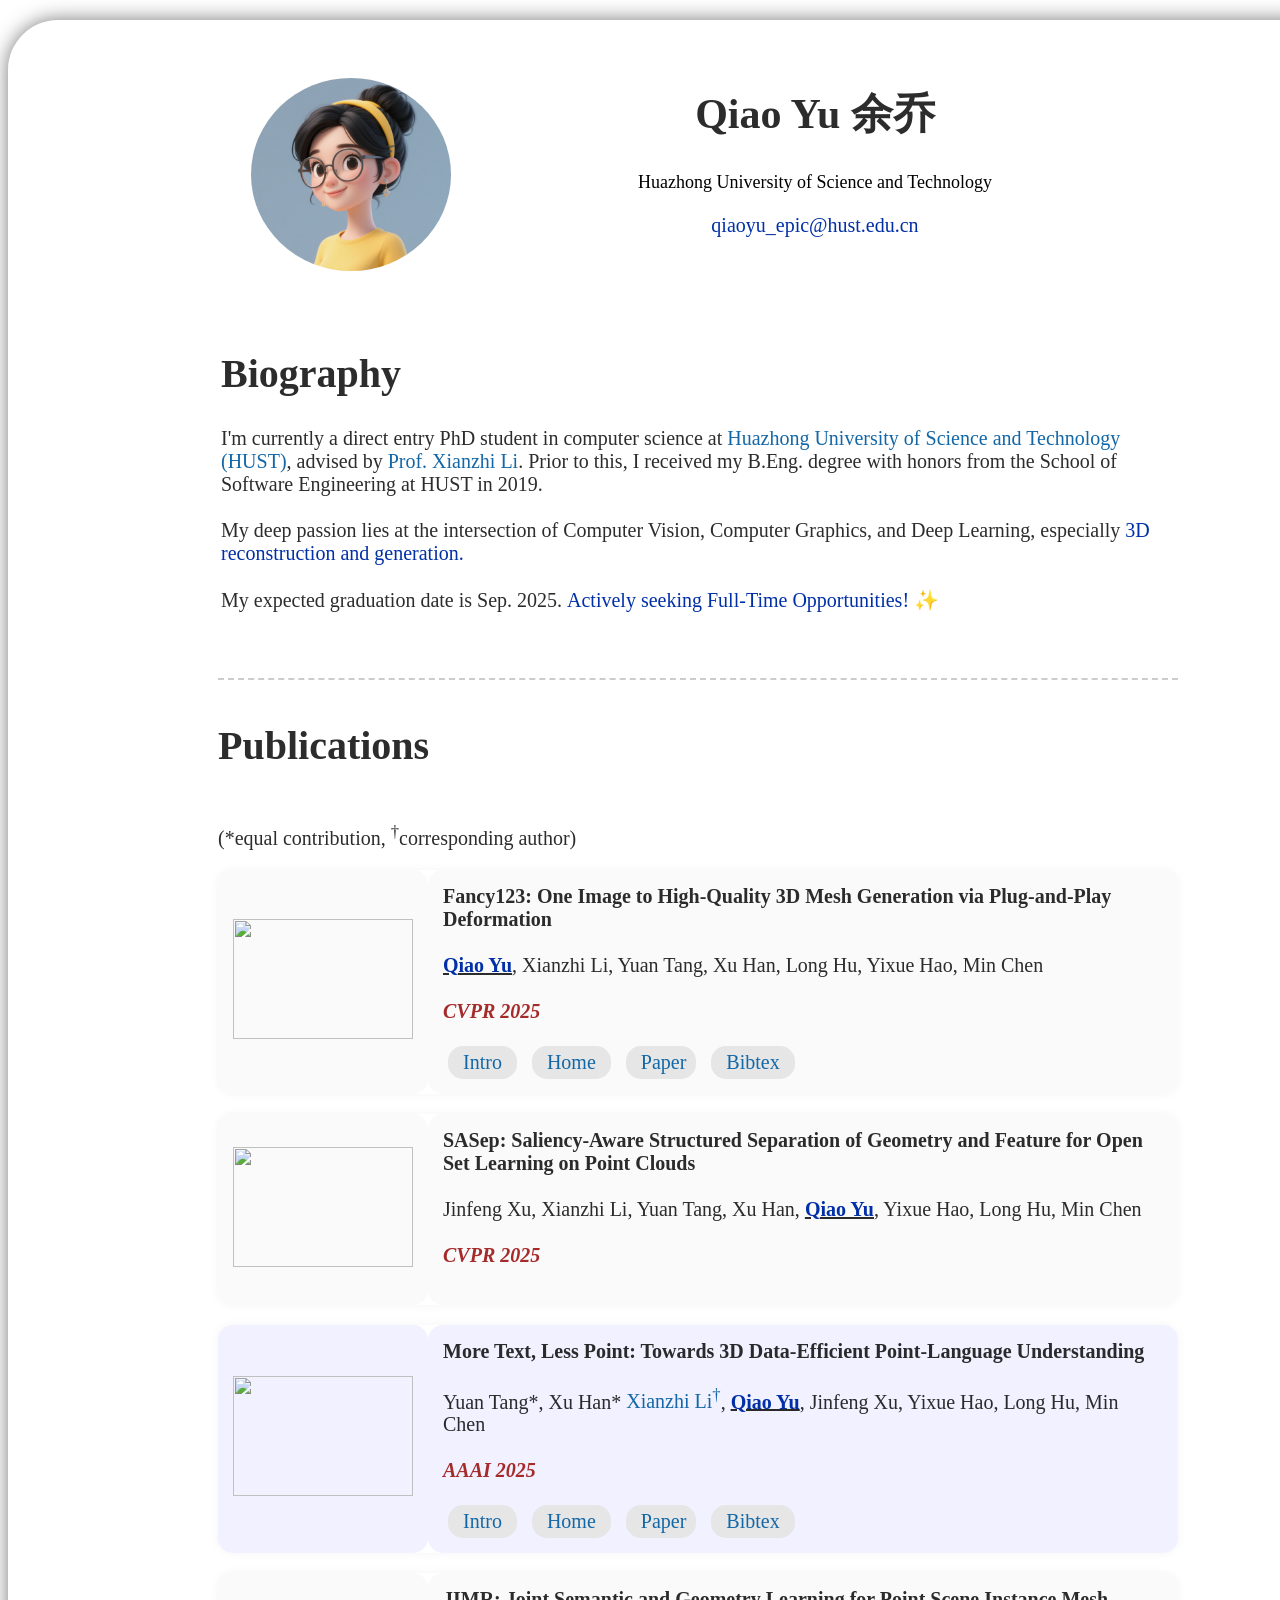
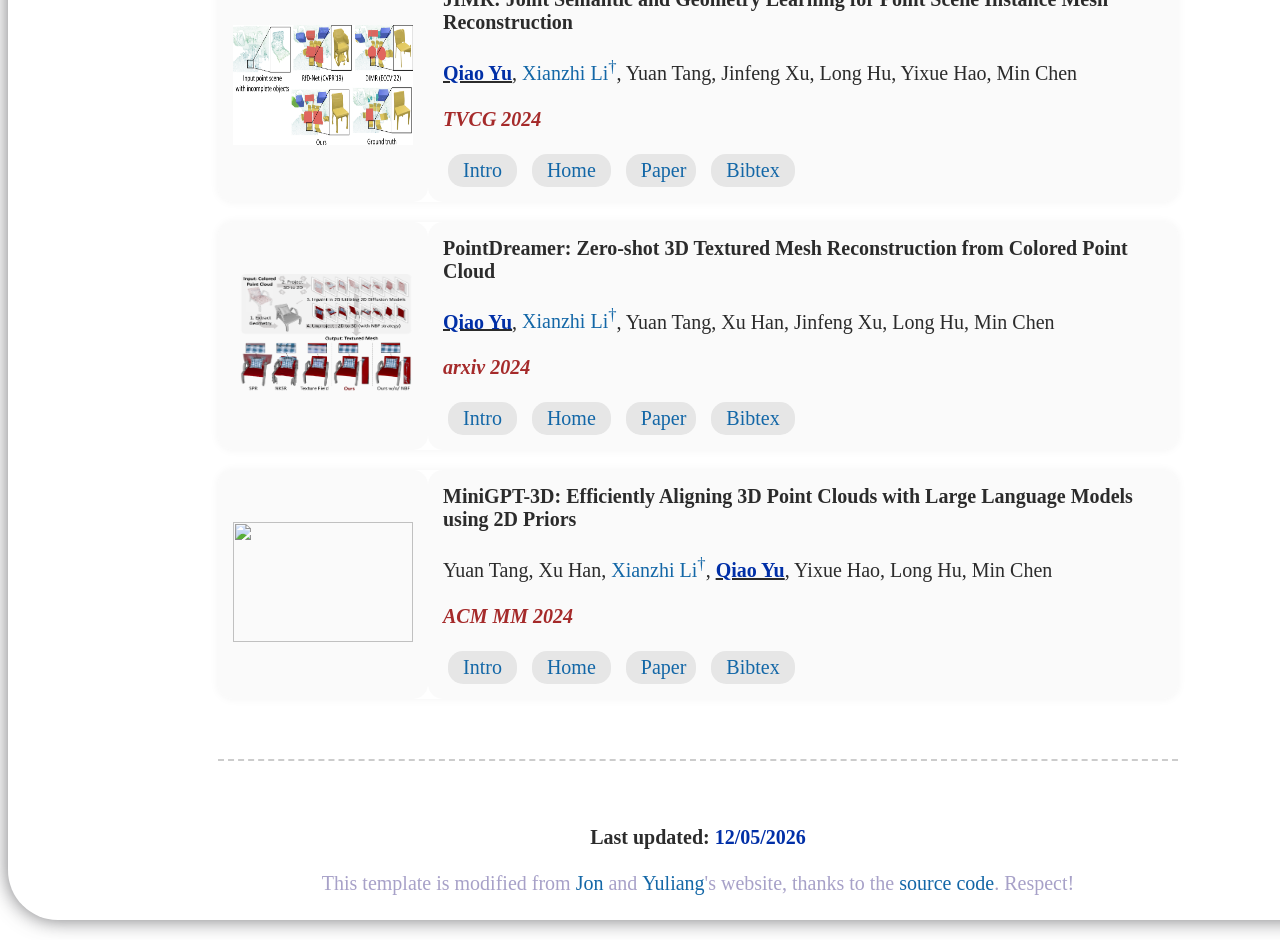
==== index.html @ dac46481 "YuQiao first commit" ====
<!DOCTYPE html>
<html>
  <head>
    <meta http-equiv="content-type" content="text/html; charset=utf-8" />
    <title>Qiao Yu</title>

    <meta name="author" content="Qiao Yu" />

    <!-- <link rel="icon" href="./about/bitbug_favicon.ico" type="image/x-icon" /> -->
    <link rel="icon" href="./about/YuQiao_cartoon.png" type="image/x-icon" />

    <link href="./css/style.css" rel="stylesheet" media="all" type="text/css" />

    <link
      rel="stylesheet"
      href="https://cdn.jsdelivr.net/gh/jpswalsh/academicons/css/academicons.min.css"
    />

    <script
      type="text/javascript"
      src="https://code.jquery.com/jquery-2.2.0.min.js"
    ></script>

    <script
      src="https://kit.fontawesome.com/57fb8d417e.js"
      crossorigin="anonymous"
    ></script>

    <script type="text/javascript">
      window.onload = choosePic;
      var myPix = new Array("./about/YuQiao.jpg");
      function choosePic() {
        var randomNum = Math.floor(Math.random() * myPix.length);
        document.getElementById("myPicture").src = myPix[randomNum];
      }
      function lastUpdate() {
        var x = document.lastModified.substr(0, 10);
        document.getElementById("demo").innerHTML = x;
      }
    </script>
    <script type="text/javascript" src="./js/hidebib.js"></script>
    <script type="text/javascript" src="./js/loadtxt.js"></script>
  </head>

  <body onload="lastUpdate()">
    <div class="content">
      <div id="container">
        <table>
          <tbody>
            <tr>
              <td>
                <img
                  id="myPicture"
                  src="./about/YuQiao_cartoon.png"
                  style="
                    float: left;
                    margin-top: 30px;
                    margin-left: 30px;
                    /* margin-right: 10px; */
                    border-radius: 100%;
                  "
                  width="200px"
                />
              </td>
              <td>
                <div id="DocInfo">
                  <div id="intro">
                    <h1 style="font-size: 42px">Qiao Yu      余乔</h1>
                    <!-- <a style="color: black"
                      >You can call me "Han".</a
                    ><br /> -->
                    <!-- <br /> -->
                    <!-- <br /> -->
                    <!-- <a target='_blank'
                        href='https://goo.gl/maps/vfTQ6Gbbg3gNvzTZ8'
                        title='Location'>
                        <font size="5"><i class='fas
                            fa-map-marker-alt'></i></font>
                      </a> -->
                    <a style="color: black" href="http://english.hust.edu.cn/"
                      >Huazhong University of Science and Technology</a
                    ><br />
                    <br />
                    <!-- <a href="mailto: xxx@xxx.edu"> -->
                      <span
                        class="fa fa-envelope"
                        style="color: rgb(0, 47, 167); font-size: 20px"
                      >
                        <span style="font-family: Ubuntu"
                          >qiaoyu_epic@hust.edu.cn</span
                        >
                        <!-- <span
                          class="fa fa-at"
                          style="color: rgb(17, 0, 128); font-size: 20px"
                          ><span style="font-family: Optima Bold">
                            gmail.com</span
                          ></span
                        > -->
                      </span></a
                    >
                    <br /><br />
                  </div>
                  <!-- <br /> -->
                  <ul class="icon-list">
                    <a
                      style="color: rgb(0, 47, 167)"
                      href="./about/YuQiao_CV_ZH.pdf"
                    >
                      <span class="ai ai-cv fa-xl"></span>
                    </a>


                    <a
                      style="color: rgb(33, 111, 206)"
                      href="https://scholar.google.com/citations?user=mqpfha4AAAAJ&hl=en"
                    >
                      <span class="ai ai-google-scholar fa-xl"></span>
                    </a>

                    <a style="color: black" href="https://github.com/YuQiao0303">
                      <span class="fa-brands fa-github fa-xl"></span>
                    </a>

                    <!-- <a style="color: black" href="https://huggingface.co/">
                      <img
                        id="huggingface"
                        src="./about/huggingface.svg"
                        width="25px"
                      />
                    </a> -->

                    <!-- <a
                      style="color: black"
                      href="https://www.researchgate.net/profile/Yuliang-Xiu"
                    >
                      <span class="ai ai-researchgate fa-xl"></span>
                    </a> -->

                    <!-- <a style="color: black" href="https://dblp.org/">
                      <span class="ai ai-dblp fa-xl"></span>
                    </a> -->

                    <!-- <span style="color: gray; font-weight: normal">|</span> -->
                    <!-- <a
                      style="color: black"
                      href="https://www.linkedin.com/in/yuliangxiu"
                    >
                      <span class="fa fa-linkedin fa-xl"></span>
                    </a> -->

                    <!-- <a
                      style="color: rgb(22, 106, 202)"
                      href="https://twitter.com/"
                    >
                      <span class="fa-brands fa-twitter fa-xl"></span>
                    </a> -->

                    <!-- <a
                      style="color: black"
                      href="https://www.facebook.com/xiuyuliang1993"
                    >
                      <span class="fa fa-facebook fa-xl"></span>
                    </a> -->

                    <!-- <a
                      style="color: rgb(26, 109, 197)"
                      href="https://www.zhihu.com/people/"
                    >
                      <span class="fa-brands fa-zhihu fa-xl"></span>
                    </a> -->

                    <!-- <a
                      style="color: rgb(255, 0, 0)"
                      href="https://www.youtube.com/channel/"
                    >
                      <span class="fa-brands fa-youtube fa-xl"></span>
                    </a>

                    <a
                      style="color: rgb(244, 142, 159)"
                      href="https://space.bilibili.com/"
                    >
                      <span class="fa-brands fa-bilibili fa-xl"></span>
                    </a> -->
                  </ul>

                  <br />
                </div>
                <br />
              </td>
              <!-- <td>
                <img
                  id="myPicture"
                  src="./about/pic.jpg"
                  style="
                    float: right;
                    margin-top: 60px;
                    margin-left: 30px;
                    /* margin-right: 10px; */
                    border-radius: 100%;
                  "
                  width="200px"
                />
              </td> -->
            </tr>
          </tbody>
        </table>
        <table>
          <tr>
            <td>
              <br /><br />
              <h1>Biography</h1>
 
              <!--<h2>Who Am I?</h2>-->

              I'm currently a direct entry PhD student in computer science at
              <a href="http://english.hust.edu.cn/"
                >Huazhong University of Science and Technology (HUST)</a
              >, advised by
              <a href="https://nini-lxz.github.io/">Prof. Xianzhi Li</a>. 
              
              Prior to
              this, I received my B.Eng. degree with honors from the School of Software Engineering at HUST in 2019.
              
              <br />
              <br />
              <!-- <h2>What do I research?</h2> -->
              My deep passion lies at the intersection of Computer Vision,
              Computer Graphics, and Deep Learning, especially <a style="color: rgb(0, 47, 167)">3D reconstruction and generation.</a>
              <br />
              <br />
              My expected graduation date is Sep. 2025. <a style="color: rgb(0, 47, 167)">Actively seeking Full-Time Opportunities! ✨</a> 
              <!-- (or <a style="color: rgb(0, 47, 167)">AIGC</a> for short). -->
              <!-- Also, I'm interested in AI4X, especially generative models for biology (drug discovery) and architecture (autodesign). -->
              <!-- More specifically, my areas of focus include:
              <ul> -->
                <!-- <li>AIGC</li> -->
                <!-- <li>Representation Learning</li>
                <li>Generative Visual Computing</li> -->
                <!-- <li>Creative AI</li> -->
                <!-- <li>Generative Models</li> -->
                <!-- <li>Computer Vision & Graphics</li> -->
                <!-- <li>Computer Graphics</li> -->
                <!-- <li>Deep Learning</li> -->
                <!-- <li>Generative Model</li> -->
              <!-- </ul> -->

              <!-- <a style="color: rgb(0, 47, 167)">Always open to collaborations in the related fields! Actively seeking opportunities for research intern, visiting/RA. And, yes, PhD positions (2026 Fall)! </a> -->

              <!-- <h2>Where's my wonderland?</h2> -->
              <!-- My aspiration is to use the power of Computer Vision (2D->3D +), Computer
              Graphics (3D->2D +), and Deep Learning (Magic =) to build a vivid and
              immersive science-fiction world that captures the imagination (Wonderland!). -->
              <!-- My aspiration is to design principled models to perceive the world and craft stunning visuals—from 
              controllable digital art to cinematic aesthetics that balance imagination with 
              elegance, or sci-fi worlds so vivid they hijack your dreams. -->
              <br /><br />
            </td>
          </tr>
        </table>

        <!-- <strong style="color: red"
          >I am seeking for Ph.D. to start in Fall 2026. Contact me if you have any leads!

            </a
        ></strong> -->

        <!-- <a href="https://www.youtube.com/channel/UCicL0Co86tGbzoV2heWiEaA"
          ><img
            src="https://img.shields.io/youtube/channel/views/UCicL0Co86tGbzoV2heWiEaA?logo=youtube&labelColor=ce4630&style=flat-plastic"
        /></a> -->
        <!-- <br /><br /> -->

        <hr class="section-divider">

        <!-- <h1>News</h1>
        [02/2025] Three papers (3/3) got accepted by <strong>CVPR 2025</strong>!<br /> 
        [01/2025] Honored to be awarded the BYD Scholarship (the only one in Dept. of CS) !<br />
        [10/2024] <a href="https://github.com/TangYuan96/GreenPLM">GreenPLM</a> got accepted by <strong>AAAI 2025</strong>!<br />
        [07/2024] <a href="https://github.com/xhanxu/Mamba3D">Mamba3D</a> and <a href="https://github.com/tangyuan96/minigpt-3d">MiniGPT-3D</a> got accepted by <strong>ACM MM 2024</strong>!<br />
        [04/2024] Honored to be awarded the Tencent Scholarship!<br />
        [12/2023] <a href="https://ojs.aaai.org/index.php/AAAI/article/view/28238">patchDPCC</a> got accepted by <strong>AAAI 2024</strong>!<br />
        [11/2023] Honored to be awarded the First Prize Scholarship in HUST!<br />
        [07/2023] Starting my new journey at HUST!<br />
        [07/2023] Honored to recieve the Outstanding Graduation Thesis Award!<br />

        <a href="javascript:toggleblock(&#39;old_news&#39;)"
          >---- show more ----</a
        >
        <div id="old_news" style="display: none">
          [06/2023] Glad to recieve the Bachelor Honours Degree (1/52)!<br />
          [06/2023] Awarded as an Outstanding Graduate of Shandong University!<br />
          [10/2022] Honored to be awarded the National Scholarship (Top 0.2% nationwide)!<br />
          [10/2022] Awarded the Huawei Scholarship and Huawei-MOE 
            (Ministry of Education) "Future Star" Award for two consecutive years (2021, 2022)!<br />
          
        </div>
        <br /><br />

        <hr class="section-divider"> -->

        <h1 id="citation">Publications</h1>

        <!-- I am dedicated to generating a 3D digital world, my favorite papers are
        <span style="background-color: lightgoldenrodyellow">highlighted</span>.  -->
        <!-- I'm dedicated to understanding and generating immersive 3D digital worlds!  -->
        <br />(*equal contribution, <sup>&dagger;</sup>corresponding author)<br />

        <!-- <br /> -->
        <table class="pub_table">

          

      

          <tr id="yu2025fancy123">
            <td class="pub_td1">
              <img src="./about/Fancy123.png" />
            </td>
            <td class="pub_td2">
              <b
                >Fancy123: One Image to High-Quality 3D Mesh Generation via Plug-and-Play Deformation
                &nbsp;</b
              >

              <br /><br />
              <u><strong style="color: rgb(0, 47, 167)">Qiao Yu</strong></u>, 
              Xianzhi Li,
              Yuan Tang,
              
              Xu Han,
              Long Hu,
              Yixue Hao,
              Min Chen
              <br /><br />
              <i>
                <strong
                  style="color: brown"
                  >CVPR 2025</strong
                ></i
              ><br /><br />

              <a
                shape="rect"
                href="javascript:toggleabs(&#39;yu2025fancy123&#39;)"
                class="toggleabs box"
                ><i class="fas fa-angle-double-down" aria-hidden="true"
                  >&nbsp;</i
                >Intro&nbsp;</a
              >
              <a class="box" href="https://github.com/YuQiao0303/Fancy123"
                ><i class="fas fa-home" aria-hidden="true">&nbsp;</i
                >Home&nbsp;</a
              >
              <a class="box" href="https://arxiv.org/abs/2411.16185"
                ><i class="fa fa-file-lines" aria-hidden="true">&nbsp;</i>Paper
              </a>

              <a
                shape="rect"
                href="javascript:togglebib(&#39;yu2025fancy123&#39;)"
                class="togglebib box"
                ><i class="fas fa-quote-left" aria-hidden="true">&nbsp;</i
                >Bibtex&nbsp;</a
              >
              <pre id="fancy123bib" xml:space="preserve" style="display: none"></pre>
              <span id="fancy123abs" style="display: none"; margin-top: 10px></span>
            </td>
          </tr>

          <tr id="xu2025sasep">
            <td class="pub_td1">
              <img src="./about/SASep.png" />
            </td>
            <td class="pub_td2">
              <b
                >	
                SASep: Saliency-Aware Structured Separation of Geometry and Feature for Open Set Learning on Point Clouds
                &nbsp;</b
              >

              <br /><br />
              Jinfeng Xu,
              Xianzhi Li,
              Yuan Tang,
              Xu Han,
              <u><strong style="color: rgb(0, 47, 167)">Qiao Yu</strong></u>,
              Yixue Hao,
              Long Hu,
              Min Chen
              <br /><br />
              <i>
                <strong
                  style="color: brown"
                  >CVPR 2025</strong
                ></i
              ><br /><br />

              <!-- <a
                shape="rect"
                href="javascript:toggleabs(&#39;xu2025sasep&#39;)"
                class="toggleabs box"
                ><i class="fas fa-angle-double-down" aria-hidden="true"
                  >&nbsp;</i
                >Intro&nbsp;</a
              >
              <a class="box" href="https://github.com/xhanxu/Mamba3D"
                ><i class="fas fa-home" aria-hidden="true">&nbsp;</i
                >Home&nbsp;</a
              >
              <a class="box" href="https://arxiv.org/abs/2404.14966"
                ><i class="fa fa-file-lines" aria-hidden="true">&nbsp;</i>Paper
              </a>

              <a
                shape="rect"
                href="javascript:togglebib(&#39;xu2025sasep&#39;)"
                class="togglebib box"
                ><i class="fas fa-quote-left" aria-hidden="true">&nbsp;</i
                >Bibtex&nbsp;</a
              >
              <pre id="sasepbib" xml:space="preserve" style="display: none"></pre>
              <span id="sasepabs" style="display: none"; margin-top: 10px></span> -->
            </td>
          </tr>

          <tr id="tang2024greenplm" class="focus">
            <td class="pub_td1">
              <img src="./about/GreenPLM_teaser.png" />
            </td>
            <td class="pub_td2">
              <b
                >More Text, Less Point: Towards 3D Data-Efficient Point-Language Understanding
                &nbsp;</b
              >

              <br /><br />
              Yuan Tang*,
              Xu Han*
              <a href="https://nini-lxz.github.io/">Xianzhi Li<sup>&dagger;</sup></a>,
              <u><strong style="color: rgb(0, 47, 167)">Qiao Yu</strong></u>, 
              Jinfeng Xu,
              Yixue Hao,
              Long Hu,
              Min Chen
              <br /><br />
              <i>
                <strong
                  style="color: brown"
                  >AAAI 2025</strong
                ></i
              ><br /><br />

              <a
                shape="rect"
                href="javascript:toggleabs(&#39;tang2024greenplm&#39;)"
                class="toggleabs box"
                ><i class="fas fa-angle-double-down" aria-hidden="true"
                  >&nbsp;</i
                >Intro&nbsp;</a
              >
              <a class="box" href="https://github.com/TangYuan96/GreenPLM"
                ><i class="fas fa-home" aria-hidden="true">&nbsp;</i
                >Home&nbsp;</a
              >
              <a class="box" href="https://arxiv.org/abs/2408.15966"
                ><i class="fa fa-file-lines" aria-hidden="true">&nbsp;</i>Paper
              </a>

              <a
                shape="rect"
                href="javascript:togglebib(&#39;tang2024greenplm&#39;)"
                class="togglebib box"
                ><i class="fas fa-quote-left" aria-hidden="true">&nbsp;</i
                >Bibtex&nbsp;</a
              >
              <pre id="greenplmbib" xml:space="preserve" style="display: none"></pre>
              <span id="greenplmabs" style="display: none"; margin-top: 10px></span>
            </td>
          </tr>
          

          <tr id="yu2024JIMR">
            <td class="pub_td1">
              <img src="./about/JIMR_teaser.png" />
            </td>
            <td class="pub_td2">
              <b
                >JIMR: Joint Semantic and Geometry Learning for Point Scene Instance Mesh Reconstruction
                &nbsp;</b
              >

              <br /><br />
              <u><strong style="color: rgb(0, 47, 167)">Qiao Yu</strong></u>,
              <a href="https://nini-lxz.github.io/">Xianzhi Li<sup>&dagger;</sup></a>,
              Yuan Tang,
              Jinfeng Xu, 
              
              Long Hu,
              Yixue Hao,
              
              Min Chen
              <br /><br />
              <i>
                <strong
                  style="color: brown"
                  >TVCG 2024</strong
                ></i
              ><br /><br />

              <a
                shape="rect"
                href="javascript:toggleabs(&#39;yu2024JIMR&#39;)"
                class="toggleabs box"
                ><i class="fas fa-angle-double-down" aria-hidden="true"
                  >&nbsp;</i
                >Intro&nbsp;</a
              >
              <a class="box" href="https://github.com/YuQiao0303/JIMR"
                ><i class="fas fa-home" aria-hidden="true">&nbsp;</i
                >Home&nbsp;</a
              >
              <a class="box" href="https://ieeexplore.ieee.org/document/10526474"
                ><i class="fa fa-file-lines" aria-hidden="true">&nbsp;</i>Paper
              </a>

              <a
                shape="rect"
                href="javascript:togglebib(&#39;yu2024JIMR&#39;)"
                class="togglebib box"
                ><i class="fas fa-quote-left" aria-hidden="true">&nbsp;</i
                >Bibtex&nbsp;</a
              >
              <pre id="jimrbib" xml:space="preserve" style="display: none"></pre>
              <span id="jimrabs" style="display: none"; margin-top: 10px></span>
            </td>
          </tr>


          <tr id="yu2024PointDreamer">
            <td class="pub_td1">
              <img src="./about/PointDreamer_teaser.png" />
            </td>
            <td class="pub_td2">
              <b
                >PointDreamer: Zero-shot 3D Textured Mesh Reconstruction from Colored Point Cloud
                &nbsp;</b
              >

              <br /><br />
              <u><strong style="color: rgb(0, 47, 167)">Qiao Yu</strong></u>,
              <a href="https://nini-lxz.github.io/">Xianzhi Li<sup>&dagger;</sup></a>,
              Yuan Tang,
              Xu Han,
              Jinfeng Xu, 
              Long Hu,
              Min Chen
              <br /><br />
              <i>
                <strong
                  style="color: brown"
                  >arxiv 2024</strong
                ></i
              ><br /><br />

              <a
                shape="rect"
                href="javascript:toggleabs(&#39;yu2024PointDreamer&#39;)"
                class="toggleabs box"
                ><i class="fas fa-angle-double-down" aria-hidden="true"
                  >&nbsp;</i
                >Intro&nbsp;</a
              >
              <a class="box" href="https://github.com/YuQiao0303/PointDreamer"
                ><i class="fas fa-home" aria-hidden="true">&nbsp;</i
                >Home&nbsp;</a
              >
              <a class="box" href="https://arxiv.org/abs/2406.15811"
                ><i class="fa fa-file-lines" aria-hidden="true">&nbsp;</i>Paper
              </a>

              <a
                shape="rect"
                href="javascript:togglebib(&#39;yu2024PointDreamer&#39;)"
                class="togglebib box"
                ><i class="fas fa-quote-left" aria-hidden="true">&nbsp;</i
                >Bibtex&nbsp;</a
              >
              <pre id="pointdreamerbib" xml:space="preserve" style="display: none"></pre>
              <span id="pointdreamerabs" style="display: none"; margin-top: 10px></span>
            </td>
          </tr>


          <!-- <tr id="tang2024minigpt3d" class="focus"> -->
          <tr id="tang2024minigpt3d">
            <td class="pub_td1">
              <img src="./about/MiniGPT-3D_teaser.png" />
            </td>
            <td class="pub_td2">
              <b
                >MiniGPT-3D: Efficiently Aligning 3D Point Clouds with Large Language Models using 2D Priors
                &nbsp;</b
              >

              <br /><br />
              Yuan Tang,
              Xu Han, 
              <a href="https://nini-lxz.github.io/">Xianzhi Li<sup>&dagger;</sup></a>,
              <u><strong style="color: rgb(0, 47, 167)">Qiao Yu</strong></u>,
              Yixue Hao,
              Long Hu,
              Min Chen
              <br /><br />
              <i>
                <strong
                  style="color: brown"
                  >ACM MM 2024</strong
                ></i
              ><br /><br />

              <a
                shape="rect"
                href="javascript:toggleabs(&#39;tang2024minigpt3d&#39;)"
                class="toggleabs box"
                ><i class="fas fa-angle-double-down" aria-hidden="true"
                  >&nbsp;</i
                >Intro&nbsp;</a
              >
              <a class="box" href="https://github.com/tangyuan96/minigpt-3d"
                ><i class="fas fa-home" aria-hidden="true">&nbsp;</i
                >Home&nbsp;</a
              >
              <a class="box" href="https://arxiv.org/abs/2405.01413"
                ><i class="fa fa-file-lines" aria-hidden="true">&nbsp;</i>Paper
              </a>

              <a
                shape="rect"
                href="javascript:togglebib(&#39;tang2024minigpt3d&#39;)"
                class="togglebib box"
                ><i class="fas fa-quote-left" aria-hidden="true">&nbsp;</i
                >Bibtex&nbsp;</a
              >
              <pre id="minigpt3dbib" xml:space="preserve" style="display: none"></pre>
              <span id="minigpt3dabs" style="display: none"; margin-top: 10px></span>
            </td>
          </tr>

         
          
        </table>

        <hr class="section-divider">

        <!-- <h1>Academic Service</h1>
        <ul> -->
          <!-- <li>
            <strong>Computer Graphics (CG)</strong>: SIGGRAPH, SIGGRAPH Asia
          </li> -->
          <!-- <li>
            <strong>Computer Vision (CV)</strong>: MM -->
            <!-- CVPR, ECCV, ICCV, NeurIPS, T-PAMI -->
          <!-- </li>
        </ul>

        <hr class="section-divider"> -->
<!-- 
        <h1>Honors & Awards</h1>
        <ul>
          <li>
            [03/2025]
            Tencent Scholarship, HUST
          </li>
          <li>
            [01/2025]
            BYD Scholarship (the only one in Dept. of CS)
          </li>
          <li>
            [10/2024]
            Research & Innovation Scholarship, HUST
          </li>
          <li>
            [10/2024]
            Xiaomi Scholarship (Nomination), HUST
          </li>
          <li>
            [04/2024]
            Tencent Scholarship, HUST
          </li>
          <li>
            [11/2023]
            First Prize Scholarship, HUST
          </li>
          <li>
            [07/2023] 
            Outstanding Graduation Thesis Award, Shandong University (Top 2% in SDU)
          </li>
          <li>
            [06/2023] 
            Bachelor Honours Degree (1/52)
          </li>
          <li>
            [06/2023]
            Outstanding Graduates, Shandong University
          </li>
          <li>
            [10/2022] <strong>National Scholarship (Highest honor for
            undergraduates, top 0.2% nationwide)</strong>
          </li>
          <li>
            [10/2022]
            Huawei Scholarship and Huawei-MOE "Future Star" Award
          </li>
          <li>
            [11/2021]
            First Prize in Contemporary Undergraduate Mathematical Contest in Modeling (Top 0.6% in 45K teams)
          </li>
          <li>
            [11/2021]
            Huawei Scholarship and Huawei-MOE (Ministry of Education) "Future Star" Award
          </li>
        </ul> -->

        <!-- <h1>Blogs</h1>
        <ul>
          <li>
            [论文详解]CVPR'23 (Highlight) | ECON: 一个数字人，显式隐式各自表述
            <a href="https://zhuanlan.zhihu.com/p/626295986"
              ><i class="fab fa-quora">&nbsp;</i
              ><span class="fa-brands fa-zhihu fa-xl"></span
            ></a>
          </li>


        </ul> -->

        <div align="center">
          <!-- <div style="width: 250px; height: 300px">
            <script
              type="text/javascript"
              src="//rf.revolvermaps.com/0/0/8.js?i=5xar4c67iik&amp;m=7&amp;c=ff0000&amp;cr1=ffffff&amp;f=ubuntu&amp;l=33"
              async="async"
            ></script>
          </div> -->
          <br />
          <strong
            >Last updated: <span style="color: rgb(0, 47, 167)" id="demo"></span
          ></strong>
        </div>

        <div align="center">
          <br />
          <span style="color: rgba(107, 98, 163, 0.596)" id="web"
            >This template is modified from
            <a href="https://jonbarron.info/">Jon</a> and
            <a href="https://xiuyuliang.cn/">Yuliang</a>'s website, 
            thanks to the
            <a href="https://github.com/jonbarron/website">source code</a>. Respect!
          </span>
        </div>
      </div>
    </div>
  </body>
</html>
---- css/style.css ----
@font-face {
    font-family: "Ubuntu";
    font-style: normal;
    font-weight: normal;
    src: local("Ubuntu"), url("font/Gabarito-VariableFont_wght.ttf") format("woff");
  }
  
  @font-face {
    font-family: "Optima Italic";
    font-style: normal;
    font-weight: normal;
    src: local("Optima Italic"), url("font/OptimaLTStd-DemiBoldItalic.woff") format("woff");
  }
  
  @font-face {
    font-family: "Optima Medium";
    font-style: normal;
    font-weight: normal;
    src: local("Optima Medium"), url("font/Gabarito-VariableFont_wght.ttf") format("woff");
  }
  
  @font-face {
    font-family: "Optima Bold";
    font-style: normal;
    font-weight: normal;
    src: local("Optima Bold"), url("font/DMSerifDisplay-Regular.ttf") format("woff");
  }


  body {
    font-family: "Ubuntu";
    color: #000000d3;
    background-color: #ffffff36;
    font-size: 20px;
  }
  
  .content {
    width: 1280px;
    padding: 25px 50px;
    margin: 20px auto;
    background-color: rgba(255, 255, 255, 0.269);
    box-shadow: 0px 0px 20px #525256c9;
    border-radius: 50px;
    /* line-height: 150%; */
  }
  
  table.pub_table {
    table-layout: fixed;
    width: 100%;
    border-spacing: 0px 20px;
  }
  
  table.pub_table tr {
    background-color: rgba(245, 245, 245, 0.5);
    border-radius: 15px;
    box-shadow: 0 0 10px rgba(0, 0, 0, 0.05);
    transition: all 0.3s ease;
  }
  
  table.pub_table tr:hover {
    background-color: rgba(240, 240, 240, 0.8);
    box-shadow: 0 0 15px rgba(0, 0, 0, 0.1);
  }
  
  table.pub_table tr.focus {
    background-color: rgba(238, 238, 255, 0.8);
    border-radius: 15px;
    box-shadow: 0 0 10px rgba(0, 0, 0, 0.05);
    transition: all 0.3s ease;
  }
  
  table.pub_table tr.focus:hover {
    background-color: rgba(230, 230, 255, 0.95);
    box-shadow: 0 0 15px rgba(0, 0, 0, 0.1);
    transform: translateY(-2px);
  }
  
  table.pub_table tr td {
    border-radius: 15px;
    padding: 15px;
  }
  
  table.pub_table tr.focus td {
    border-radius: 15px;
  }

  td.pub_td1 iframe {
    margin-top: 10px;
    margin-left: 40px;
   }
  
  td.pub_td1 {
    height: 120px;
    width: 180px;
    padding: 8px;

  }


  /* td.pub_td1 img {
      max-width: 100%;         
      max-height: 100%;        
      width: auto;             
      height: auto;            
      object-fit: contain;     
      display: block;          
      margin: auto;            
  } */

  .box {
    display: inline-block;
    /* height: 25px; */
    /* width: 70px; */
    margin-left: 5px;
    margin-right: 5px;
    border-radius: 15px;
    /* box-shadow: 0px 0px 2px 2px #DDE8FC; */
    padding: 5px 10px;
    background-color: #e6e6e6;
    /* font-weight: bold; */
    text-align: center;
  }
  
  td.pub_td1 img {
    height: 120px;
    width: 180px;
    /* outline: 1px solid gray; */
  }
  
  td.pub_td1 video {
    height: 120px;
    width: 180px;
    /* outline: 1px solid gray; */
  }
  
  td.pub_td1 marquee img {
    height: 120px;
    width: 400px;
  }
  
  td.pub_td2 {
    padding-top: 5px;
    padding-left: 5px;
    padding-bottom: 5px;
    padding-right: 10px;
    vertical-align: top;
  }
  
  div#container {
    margin-left: auto;
    margin-right: auto;
    width: 960px;
    text-align: left;
    position: relative;
    /* background-color: #f8f7debd; */
  }
  
  div#DocInfo {
    color: #1367a7;
    /*font-weight: lighter;*/
    height: 200px;
    font-size: 18px;
    /* box-shadow: 0px 0px 20px #4d4949; */
  }
  div#intro {
    text-align: center;
    padding-top: 10px;
    /* box-shadow: 0px 0px 20px #4d4949; */
  }
  
  
  div.gallery {
    width: 100%;
    margin-left: auto;
    margin-right: auto;
    margin-top: 20px;
    margin-bottom: 20px;
    /* box-shadow: 0px 0px 20px #4d4949; */
  }
  
  div.gallery > img {
    
    padding: 2px;
    height: 90px;
    width: auto;
    /* box-shadow: 0px 0px 20px #6c5e5e; */
  
  }
  
  div.logo {
    text-align: center;
  }
  
  div.logo > a img {
    padding: 5px;
    margin: 20px;
    height: 60px;
    border-radius: 50%;
  }
  
  div.logo > a img:hover {
    box-shadow: 0px 0px 10px rgba(0, 140, 186, 0.5);
  }
  
  span.fa-stack > a > i.fab:hover, i.fas:hover {
    margin-top: 10px;
  }
  
  h4,
  h3,
  h2,
  h1 {
    font-family: "Optima Bold";
  }
  
  h1 {
    color: #000000d3;
    margin-bottom: 30px;
    position: relative;
  }
  
  h2 {
    color: #000000d3;
    font-size: 130%;
  }
  
  b,
  strong {
    font-family: "Optima Medium";
  }
  
  a {
    font-family: "Optima Medium";
  }
  
  p {
    color: #5b5b5b;
    margin-bottom: 50px;
  }
  
  p.caption {
    color: #9b9b9b;
    text-align: left;
    width: 600px;
  }
  
  p.caption2 {
    color: #9b9b9b;
    text-align: left;
    width: 800px;
  }
  
  #header_img {
    position: absolute;
    top: 0px;
    right: 0px;
  }
  
  a:link,
  a:visited {
    color: #1367a7;
    text-decoration: none;
  }
  
  
  #demo_pic {
    position: relative;
    left: 15px;
    right: 10px;
    height: 150px;
    top: 10px;
  }
  
  #news_pic {
    position: relative;
    margin: 8px;
    height: 60px;
    top: 10px;
    bottom: 10px;
    border-radius: 10px;
    /* border-style: solid;
    border-color: #666666;
    border-width: 1px; */
  }
  
  .fa-stack[data-count]:after {
    position: absolute;
    right: 0%;
    left: 0%;
    top: 110%;
    bottom: -40%;
    content: attr(data-count);
    font-size: 30%;
    padding: 0.6em;
    border-radius: 999px;
    line-height: 0.75em;
    color: white;
    background: rgba(255, 0, 0, 0.8);
    text-align: center;
    min-width: 2em;
    font-family: "Optima Bold";
    font-weight: bold;
  }
  
  @media screen and (min-width: 1200px) {
    #school_logo {
      position: absolute;
      left: 700px;
      height: 90px;
    }
  
    #research_logo {
      position: absolute;
      left: 700px;
      height: 100px;
    }
    #other_logo {
      position: absolute;
      left: 700px;
      height: 100px;
    }
    #square_logo {
      position: absolute;
      left: 650px;
      height: 100px;
    }
  }
  
  @media screen and (max-width: 1200px) {
    #school_logo {
      position: absolute;
      visibility: hidden;
      display: none;
      left: 700px;
      height: 100px;
    }
    #research_logo {
      position: absolute;
      visibility: hidden;
      display: none;
      left: 700px;
      height: 100px;
    }
    #other_logo {
      position: absolute;
      visibility: hidden;
      display: none;
      left: 700px;
      height: 100px;
    }
    #square_logo {
      position: absolute;
      left: 650px;
      height: 100px;
    }
  }
  
  /* ICON LIST */
  ul.icon-list {
    list-style: none;
    display: block;
    text-align: center;
    padding: 0px;
    width: 720px;
    /* box-shadow: 0px 0px 20px #4d4949; */
    /* margin-right: 30px; */
  }
  
  ul.icon-list > a span {
    border-radius: 10%;
    margin-left: 3px;
    margin-right: 3px;
  }
  
  pre {
    font-size: 14px;
    padding: 5px;
    white-space: pre-wrap;       /* Since CSS 2.1 */
    white-space: -moz-pre-wrap;  /* Mozilla, since 1999 */
    white-space: -pre-wrap;      /* Opera 4-6 */
    white-space: -o-pre-wrap;    /* Opera 7 */
    word-wrap: break-word;       /* Internet Explorer 5.5+ */
  }
  
  div.scrollbox {
    height:120px;
    width: 100%;
    margin-left: auto;
    /* border:3px solid #ccc; */
    overflow:auto;
  }
  
  hr {
    border:none;
    border-top:2px dashed rgba(63, 61, 61, 0.344);
    color:#fff;
    background-color:#fff;
    height:2px;
    width:100%;
  }
  
  @keyframes shake {
    0% { transform: translate(1px, 1px) rotate(0deg); }
    10% { transform: translate(-1px, -2px) rotate(-1deg); }
    20% { transform: translate(-3px, 0px) rotate(1deg); }
    30% { transform: translate(3px, 2px) rotate(0deg); }
    40% { transform: translate(1px, -1px) rotate(1deg); }
    50% { transform: translate(-1px, 2px) rotate(-1deg); }
    60% { transform: translate(-3px, 1px) rotate(0deg); }
    70% { transform: translate(3px, 1px) rotate(-1deg); }
    80% { transform: translate(-1px, -1px) rotate(1deg); }
    90% { transform: translate(1px, 2px) rotate(0deg); }
    100% { transform: translate(1px, -2px) rotate(-1deg); }
  }
  
  span.fa-twitter:hover {
    /* Start the shake animation and make the animation last for 0.5 seconds */
    animation: shake 0.5s;
  
    /* When the animation is finished, start again */
    animation-iteration-count: infinite;
  
    color:#1DA1F2;
  }
  
  span.ai-cv:hover {
    /* Start the shake animation and make the animation last for 0.5 seconds */
    animation: shake 0.5s;
  
    /* When the animation is finished, start again */
    animation-iteration-count: infinite;
    
    color:brown;
  }
  
  span.fa-facebook:hover {
    /* Start the shake animation and make the animation last for 0.5 seconds */
    animation: shake 0.5s;
  
    /* When the animation is finished, start again */
    animation-iteration-count: infinite;
    
    color:#4267B2;
  }
  
  span.fa-file-alt:hover {
    /* Start the shake animation and make the animation last for 0.5 seconds */
    animation: shake 0.5s;
  
    /* When the animation is finished, start again */
    animation-iteration-count: infinite;
    
    color:darkgoldenrod;
  }
  
  span.ai-google-scholar:hover {
    /* Start the shake animation and make the animation last for 0.5 seconds */
    animation: shake 0.5s;
  
    /* When the animation is finished, start again */
    animation-iteration-count: infinite;
    
    color:#4285F4;
  }
  
  span.ai-researchgate:hover {
    /* Start the shake animation and make the animation last for 0.5 seconds */
    animation: shake 0.5s;
  
    /* When the animation is finished, start again */
    animation-iteration-count: infinite;
    
    color:#14d4b4;
  }

  span.ai-dblp:hover {
    /* Start the shake animation and make the animation last for 0.5 seconds */
    animation: shake 0.5s;
  
    /* When the animation is finished, start again */
    animation-iteration-count: infinite;
    
    color:rgb(0, 98, 255);
  }
  
  span.fa-linkedin:hover {
    /* Start the shake animation and make the animation last for 0.5 seconds */
    animation: shake 0.5s;
  
    /* When the animation is finished, start again */
    animation-iteration-count: infinite;
    
    color:#1DA1F2;
  }
  
  span.fa-youtube:hover {
    /* Start the shake animation and make the animation last for 0.5 seconds */
    animation: shake 0.5s;
  
    /* When the animation is finished, start again */
    animation-iteration-count: infinite;
    
    color:#FF0000;
  }
  
  span.fa-github:hover {
    /* Start the shake animation and make the animation last for 0.5 seconds */
    animation: shake 0.5s;
  
    /* When the animation is finished, start again */
    animation-iteration-count: infinite;
    
    color:#4078c0;
  }
  
  span.fa-bilibili:hover {
    /* Start the shake animation and make the animation last for 0.5 seconds */
    animation: shake 0.5s;
  
    /* When the animation is finished, start again */
    animation-iteration-count: infinite;
    
    color:#08a4d4;
  }
  
  span.fa-zhihu:hover {
    /* Start the shake animation and make the animation last for 0.5 seconds */
    animation: shake 0.5s;
  
    /* When the animation is finished, start again */
    animation-iteration-count: infinite;
    
    color:#2864ff;
  }
  

  img#huggingface:hover {
    /* Start the shake animation and make the animation last for 0.5 seconds */
    animation: shake 0.5s;
  
    /* When the animation is finished, start again */
    animation-iteration-count: infinite;
  }
  
  span.fa-envelope:hover {
    /* Start the shake animation and make the animation last for 0.5 seconds */
    animation: shake 0.5s;
  
    /* When the animation is finished, start again */
    animation-iteration-count: infinite;
    
  }
  
  iframe#gallery {
    position: relative;
    margin: 10px;
    width: 30%;
    height: auto;
    border-radius: 10px !important;
  }
  
  #huggingface { 
    vertical-align: sub;
  }
  
  .section-divider {
    height: 2px;
    border: none;
    border-top: 2px dashed #cccccc;
    margin: 40px 0;
    width: 100%;
  }
  
  /* 调整内容区域的间距 */
  .content > div > table,
  .content > div > h1:first-child {
    margin-top: 0;
  }
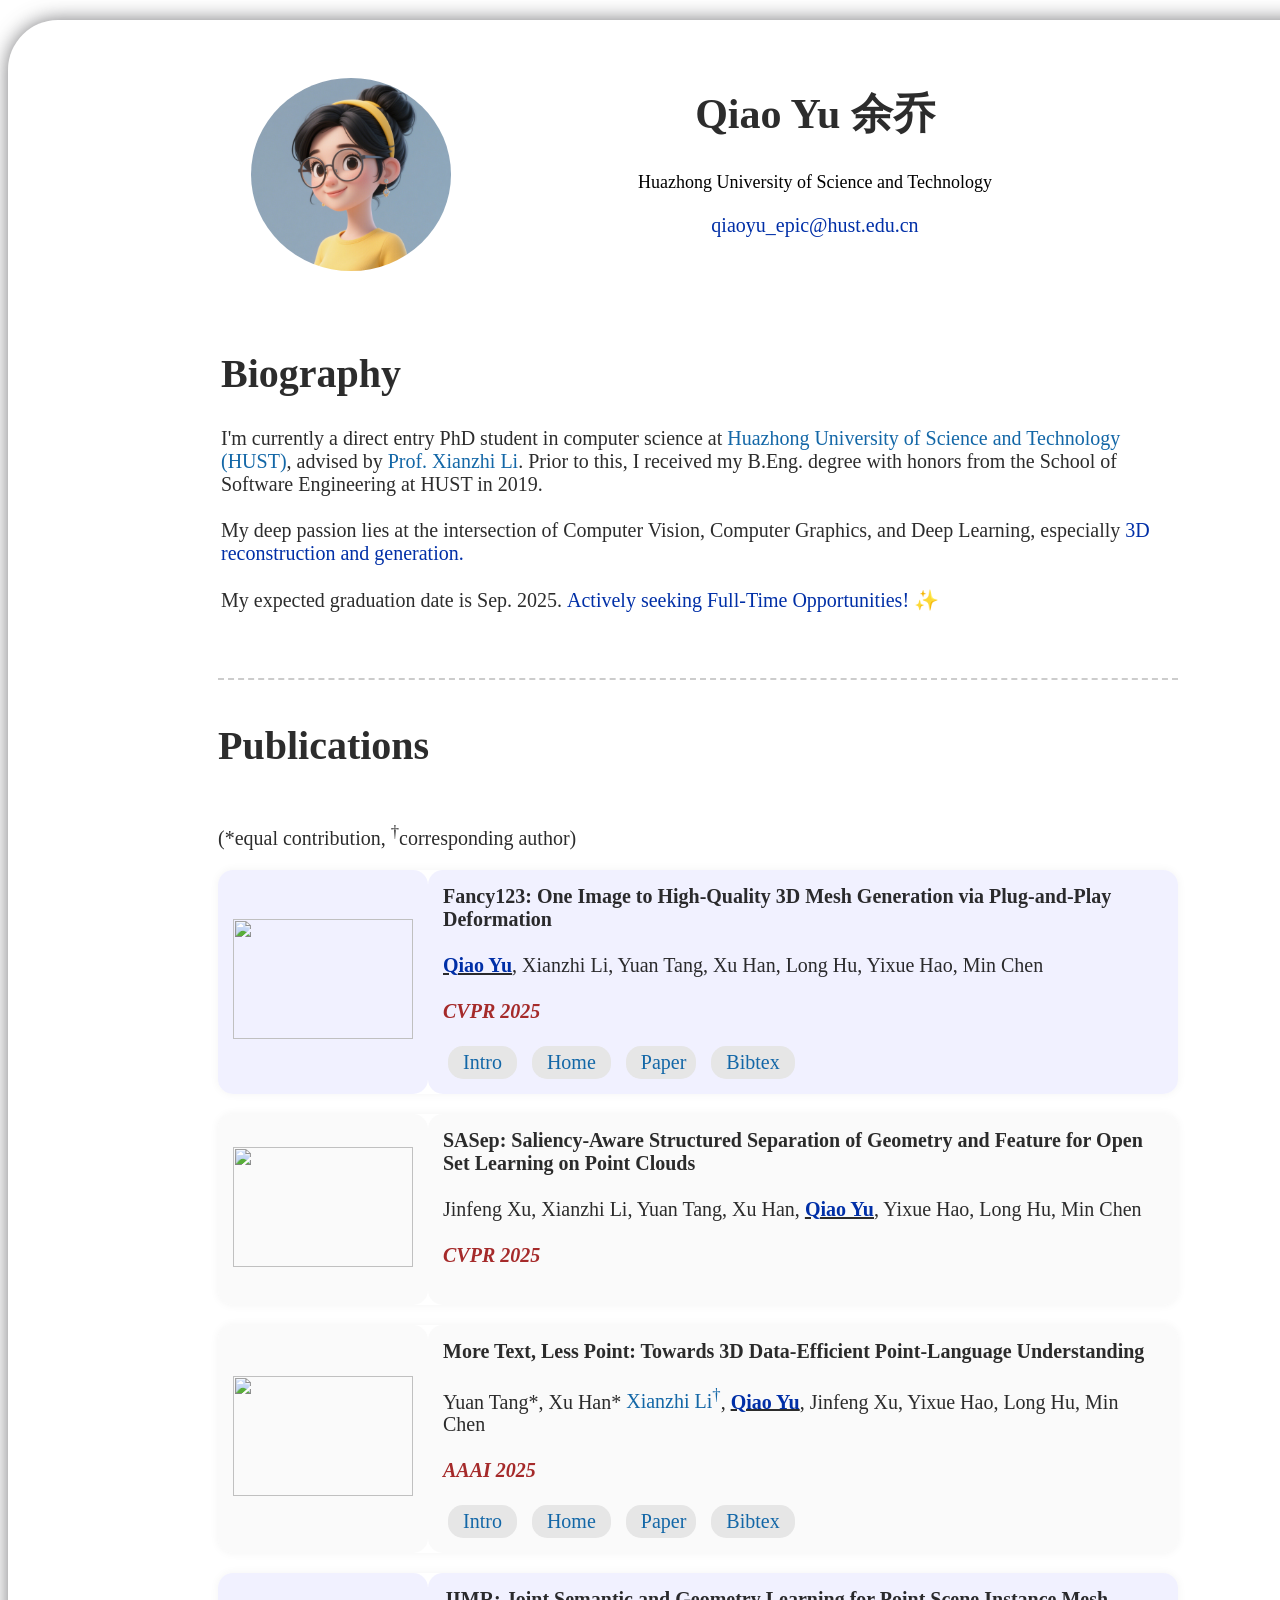
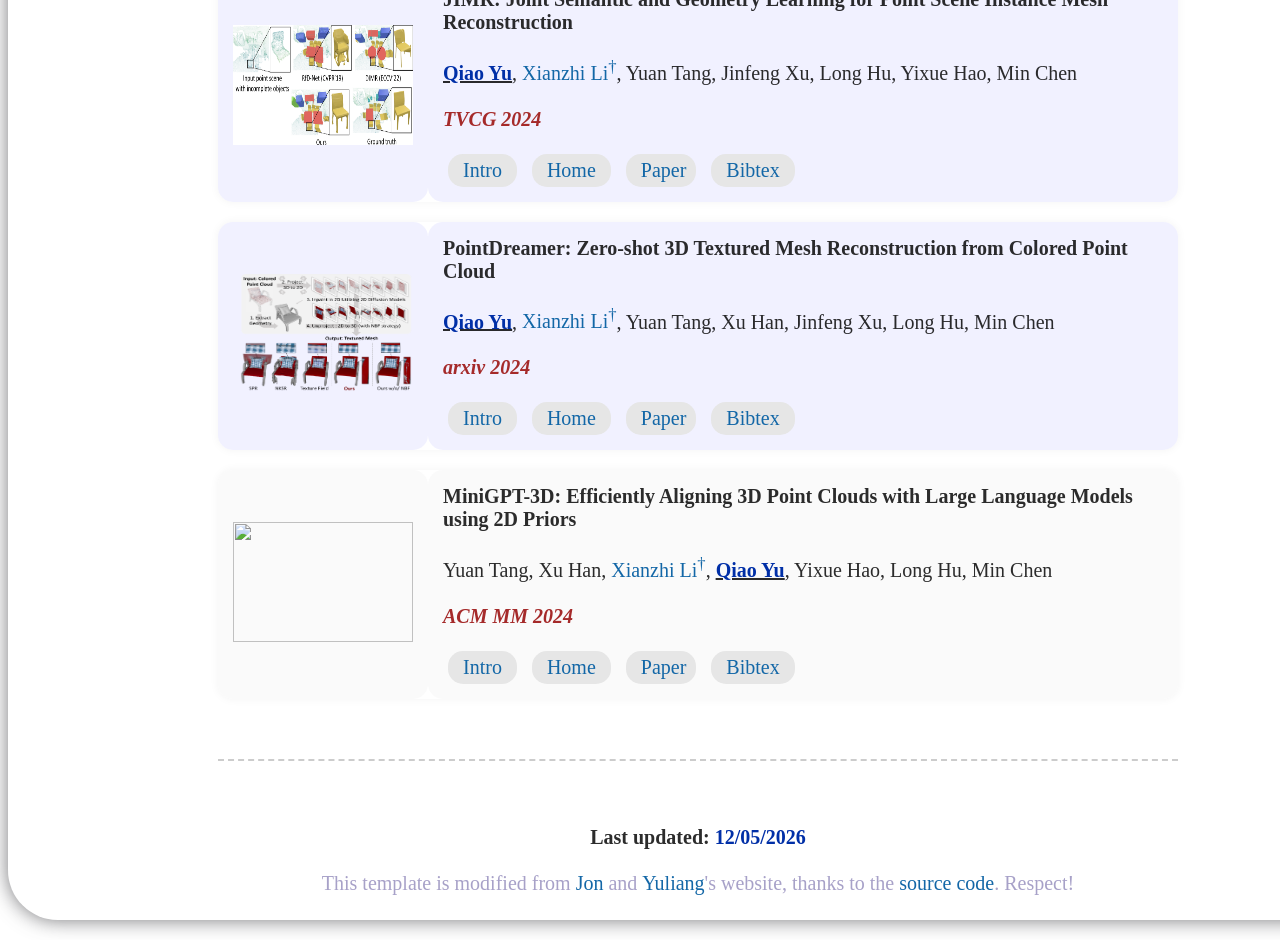
==== commit 8a66aae8: "modify box color and readme" ====
--- a/index.html
+++ b/index.html
@@ -313,7 +313,7 @@
 
       
 
-          <tr id="yu2025fancy123">
+          <tr id="yu2025fancy123" class="focus">
             <td class="pub_td1">
               <img src="./about/Fancy123.png" />
             </td>
@@ -424,7 +424,7 @@
             </td>
           </tr>
 
-          <tr id="tang2024greenplm" class="focus">
+          <tr id="tang2024greenplm">
             <td class="pub_td1">
               <img src="./about/GreenPLM_teaser.png" />
             </td>
@@ -480,7 +480,7 @@
           </tr>
           
 
-          <tr id="yu2024JIMR">
+          <tr id="yu2024JIMR"  class="focus">
             <td class="pub_td1">
               <img src="./about/JIMR_teaser.png" />
             </td>
@@ -537,7 +537,7 @@
           </tr>
 
 
-          <tr id="yu2024PointDreamer">
+          <tr id="yu2024PointDreamer" class="focus">
             <td class="pub_td1">
               <img src="./about/PointDreamer_teaser.png" />
             </td>
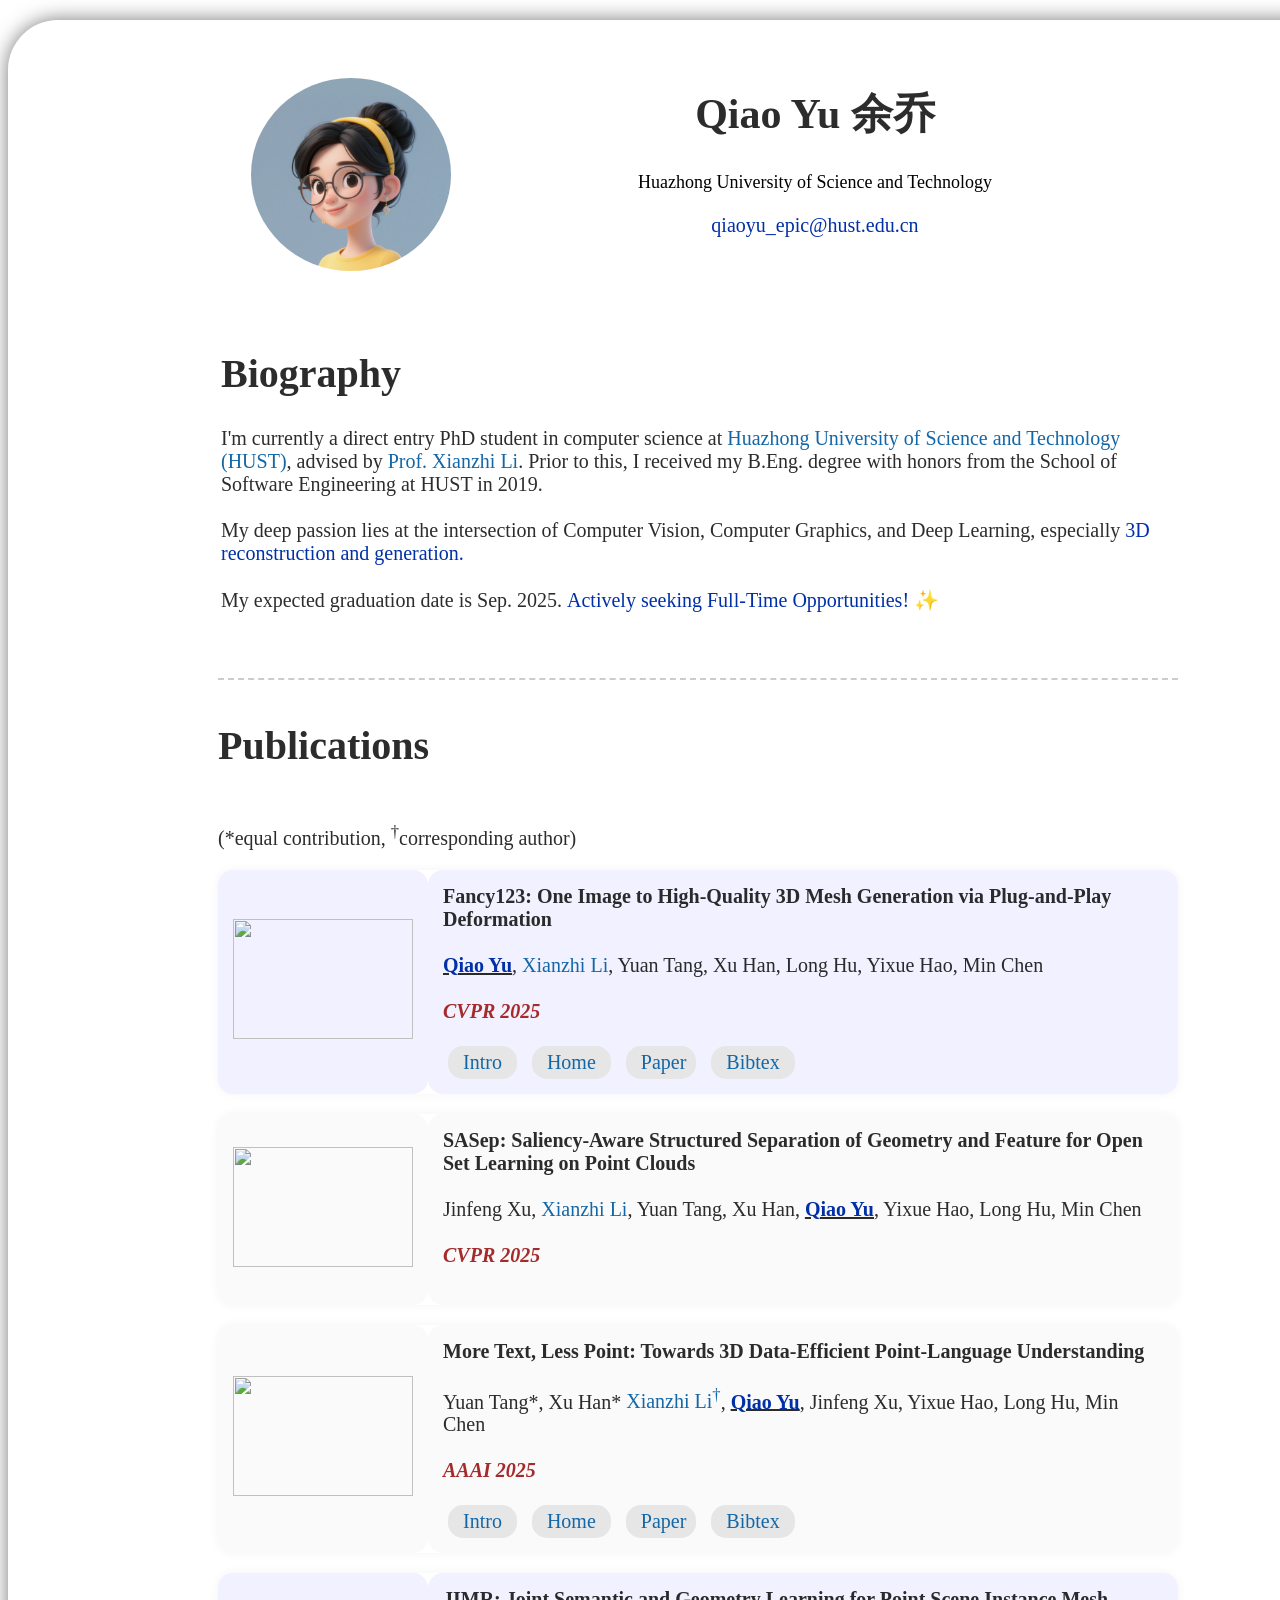
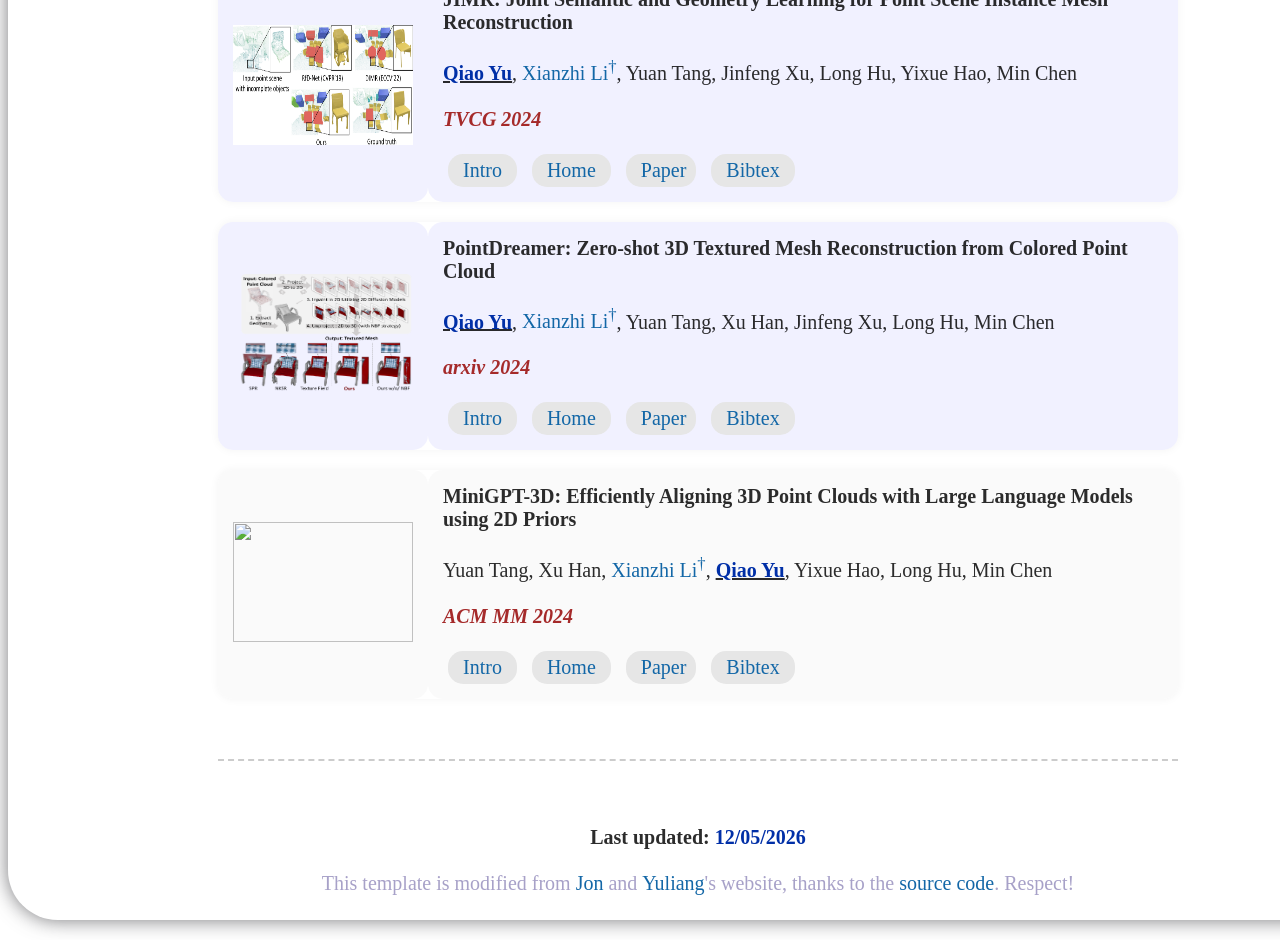
==== commit a3e020d8: "small modifications" ====
--- a/index.html
+++ b/index.html
@@ -7,7 +7,7 @@
     <meta name="author" content="Qiao Yu" />
 
     <!-- <link rel="icon" href="./about/bitbug_favicon.ico" type="image/x-icon" /> -->
-    <link rel="icon" href="./about/YuQiao_cartoon.png" type="image/x-icon" />
+    <link rel="icon" href="./about/YuQiao_cartoon2.png" type="image/x-icon" />
 
     <link href="./css/style.css" rel="stylesheet" media="all" type="text/css" />
 
@@ -51,7 +51,7 @@
               <td>
                 <img
                   id="myPicture"
-                  src="./about/YuQiao_cartoon.png"
+                  src="./about/YuQiao_cartoon2.png"
                   style="
                     float: left;
                     margin-top: 30px;
@@ -325,7 +325,7 @@
 
               <br /><br />
               <u><strong style="color: rgb(0, 47, 167)">Qiao Yu</strong></u>, 
-              Xianzhi Li,
+              <a href="https://nini-lxz.github.io/">Xianzhi Li</a>,
               Yuan Tang,
               
               Xu Han,
@@ -381,7 +381,7 @@
 
               <br /><br />
               Jinfeng Xu,
-              Xianzhi Li,
+              <a href="https://nini-lxz.github.io/">Xianzhi Li</a>,
               Yuan Tang,
               Xu Han,
               <u><strong style="color: rgb(0, 47, 167)">Qiao Yu</strong></u>,
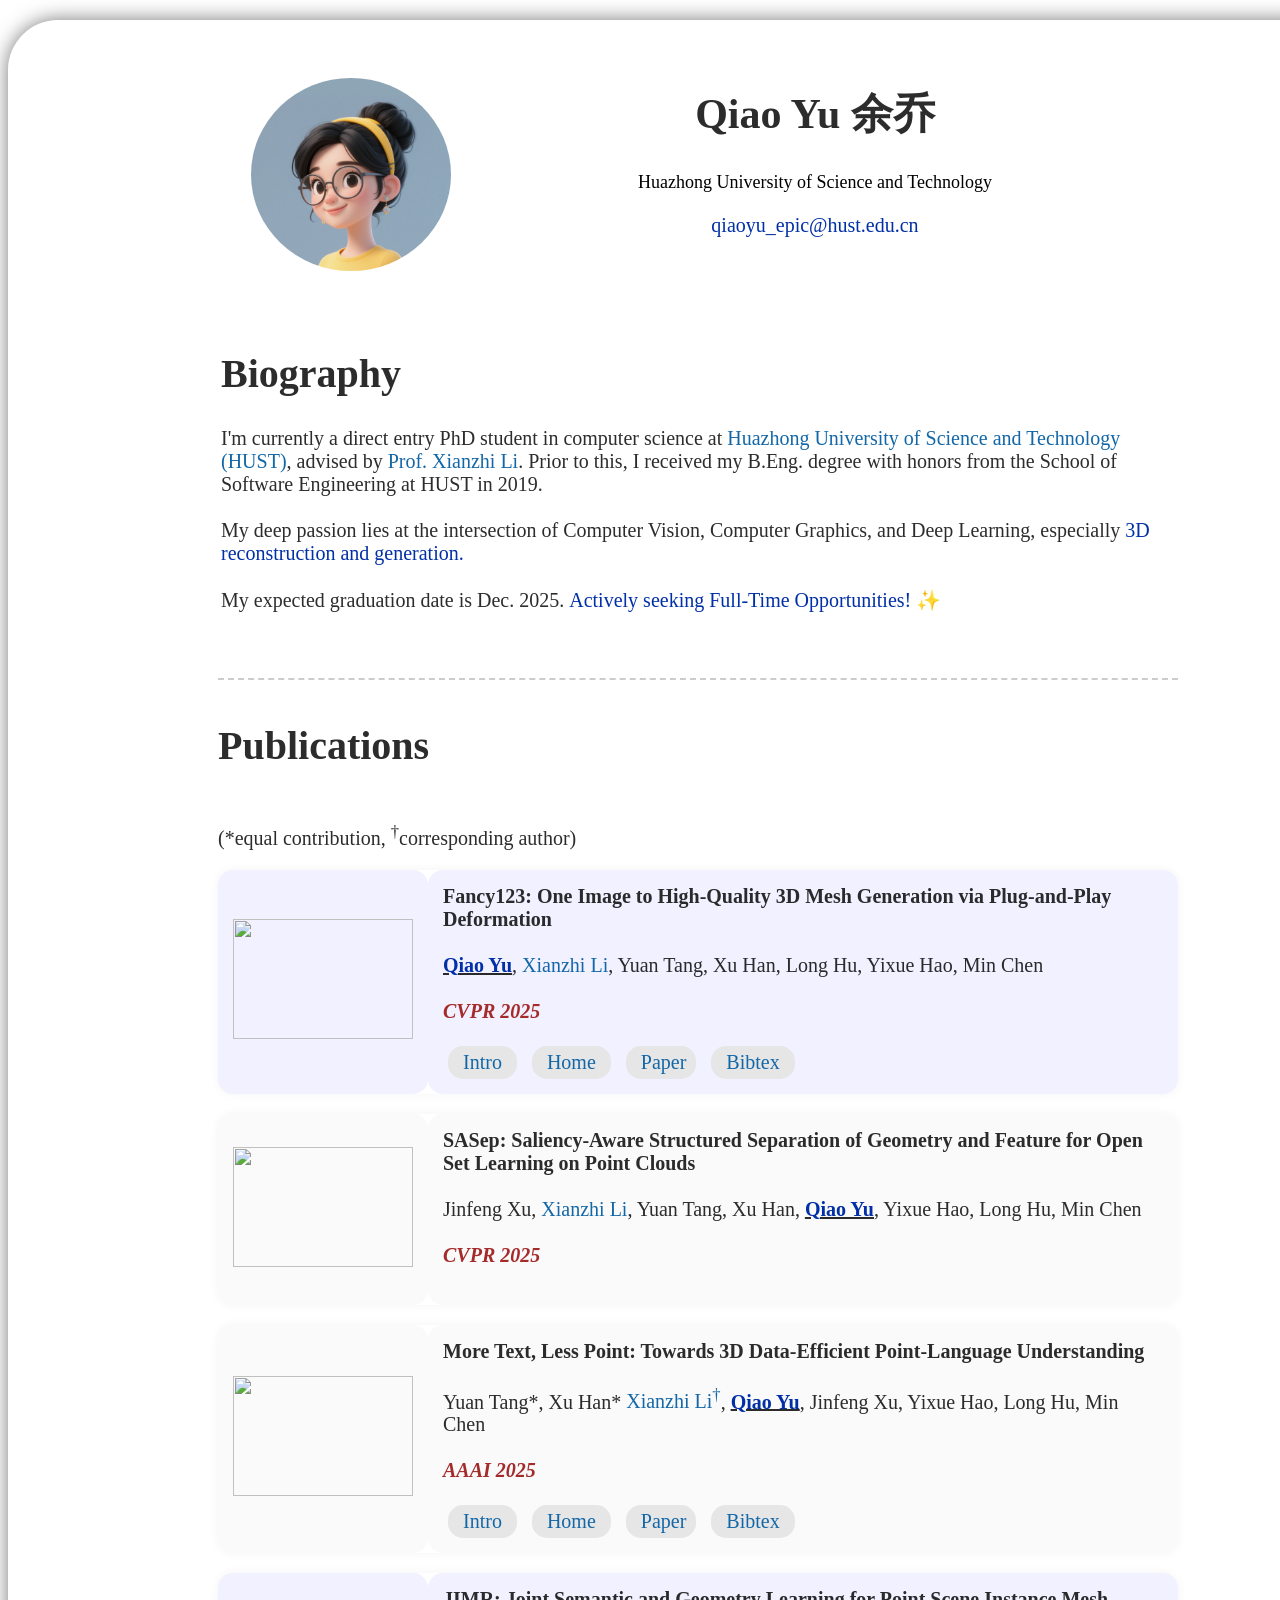
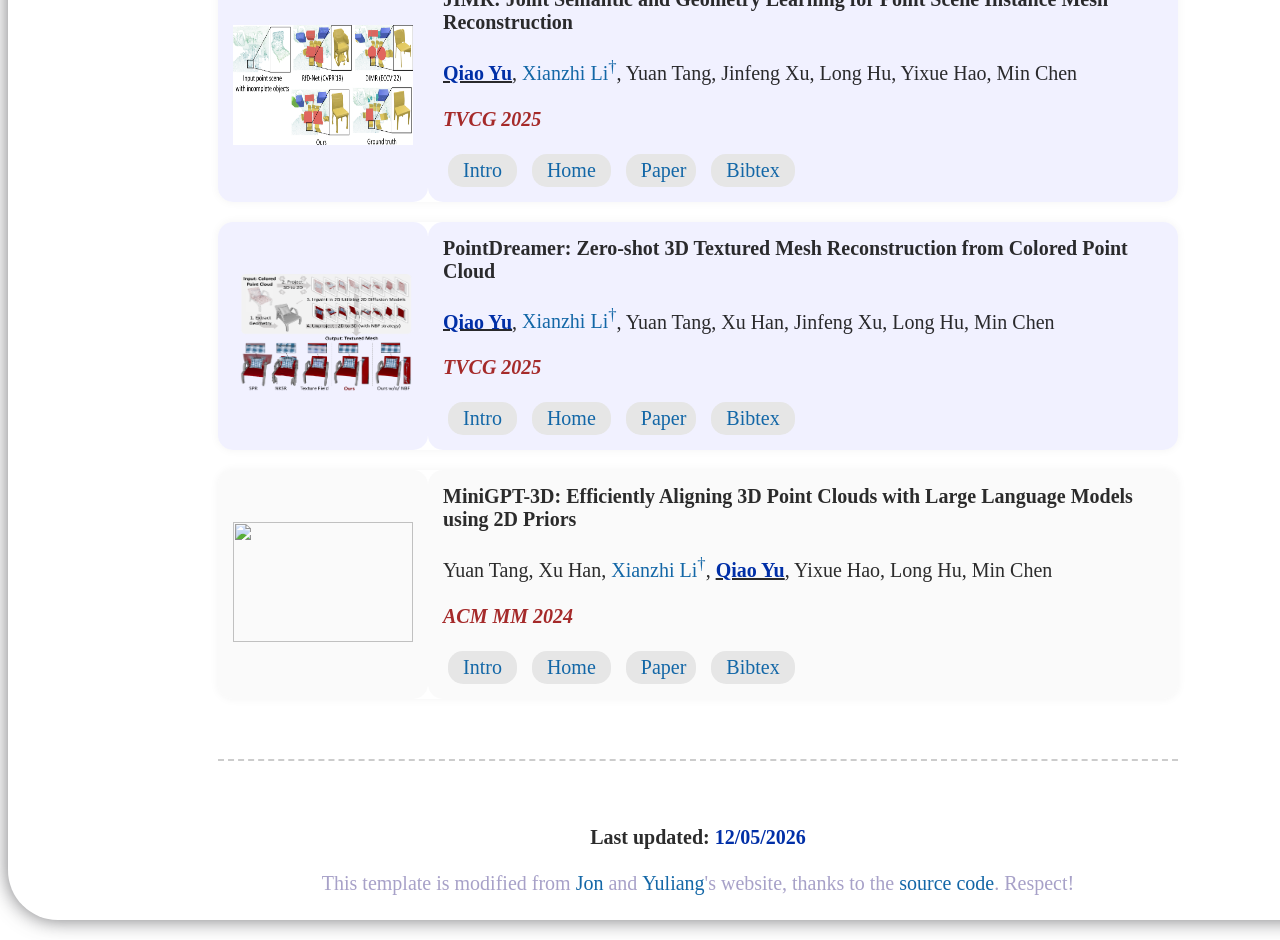
==== commit 1ec84efa: "modify bib and stuff" ====
--- a/index.html
+++ b/index.html
@@ -229,7 +229,7 @@
               Computer Graphics, and Deep Learning, especially <a style="color: rgb(0, 47, 167)">3D reconstruction and generation.</a>
               <br />
               <br />
-              My expected graduation date is Sep. 2025. <a style="color: rgb(0, 47, 167)">Actively seeking Full-Time Opportunities! ✨</a> 
+              My expected graduation date is Dec. 2025. <a style="color: rgb(0, 47, 167)">Actively seeking Full-Time Opportunities! ✨</a> 
               <!-- (or <a style="color: rgb(0, 47, 167)">AIGC</a> for short). -->
               <!-- Also, I'm interested in AI4X, especially generative models for biology (drug discovery) and architecture (autodesign). -->
               <!-- More specifically, my areas of focus include:
@@ -504,7 +504,7 @@
               <i>
                 <strong
                   style="color: brown"
-                  >TVCG 2024</strong
+                  >TVCG 2025</strong
                 ></i
               ><br /><br />
 
@@ -559,7 +559,7 @@
               <i>
                 <strong
                   style="color: brown"
-                  >arxiv 2024</strong
+                  >TVCG 2025</strong
                 ></i
               ><br /><br />
 
